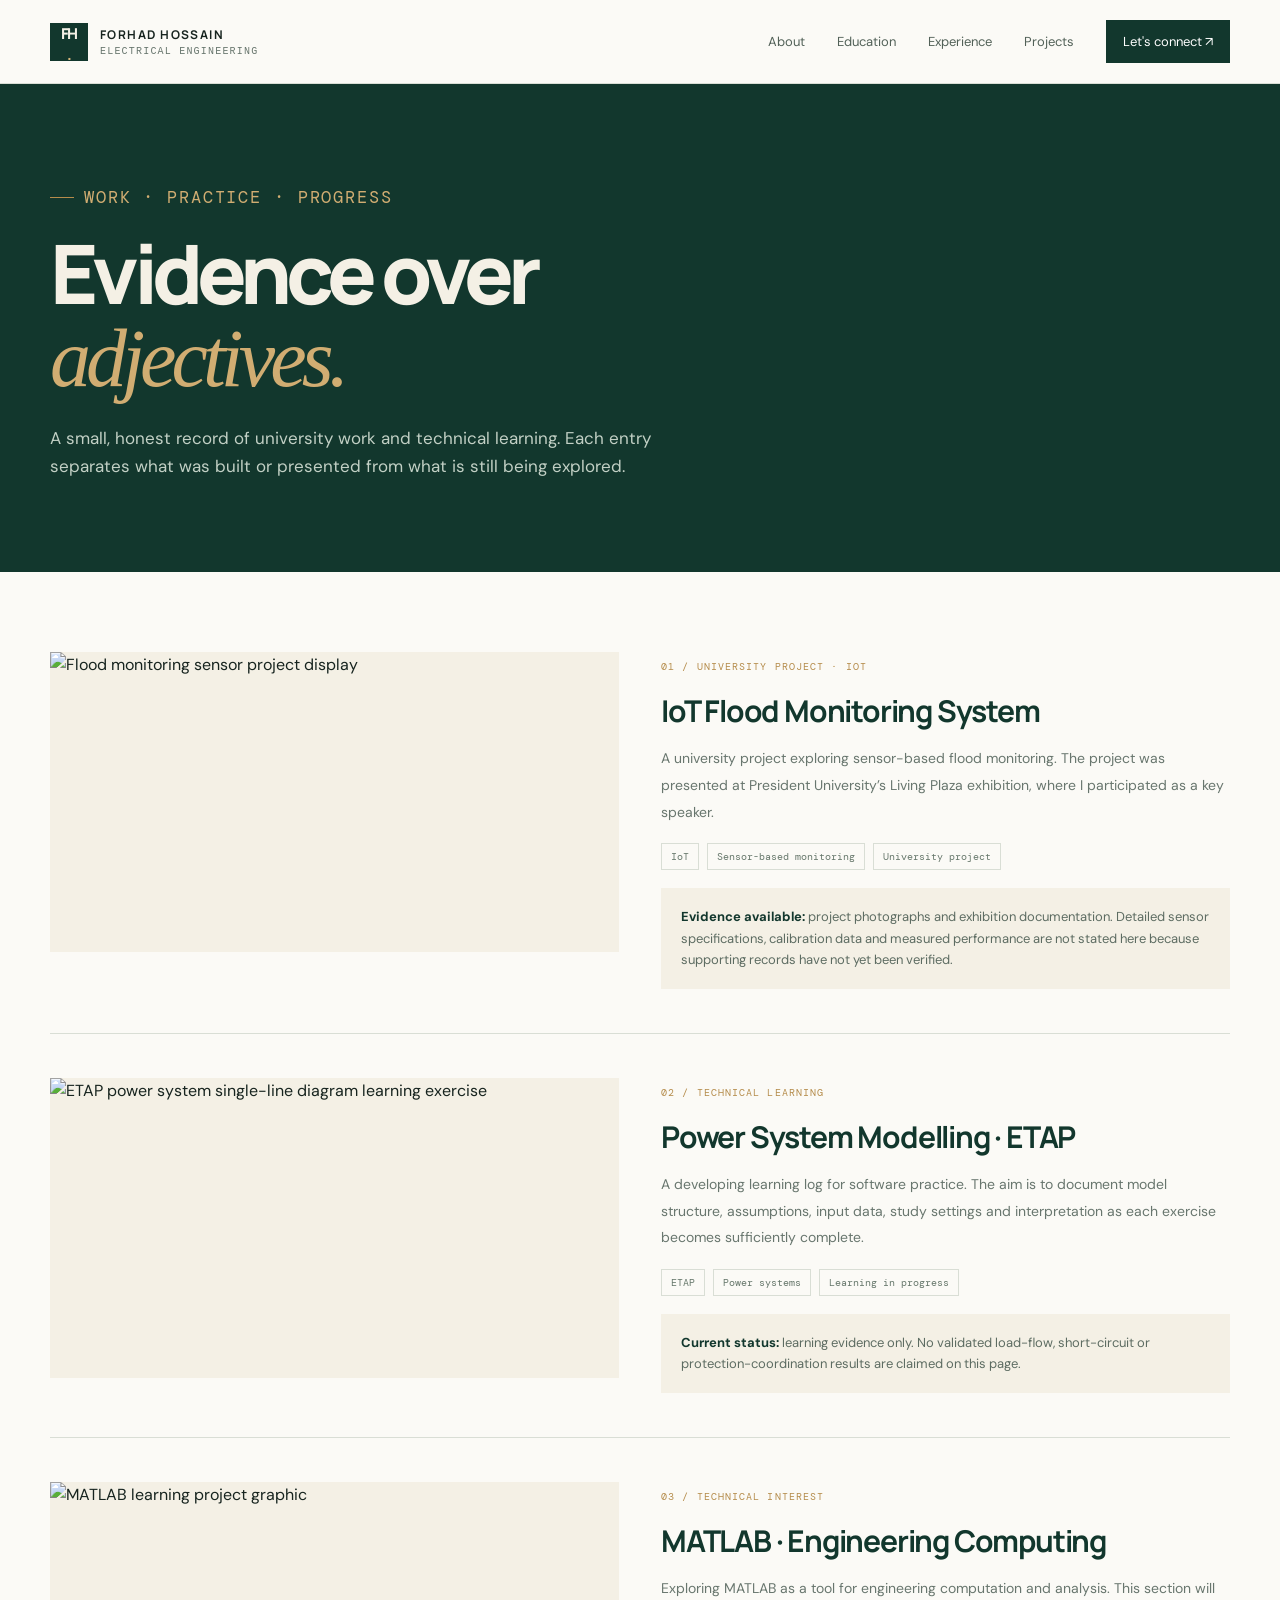
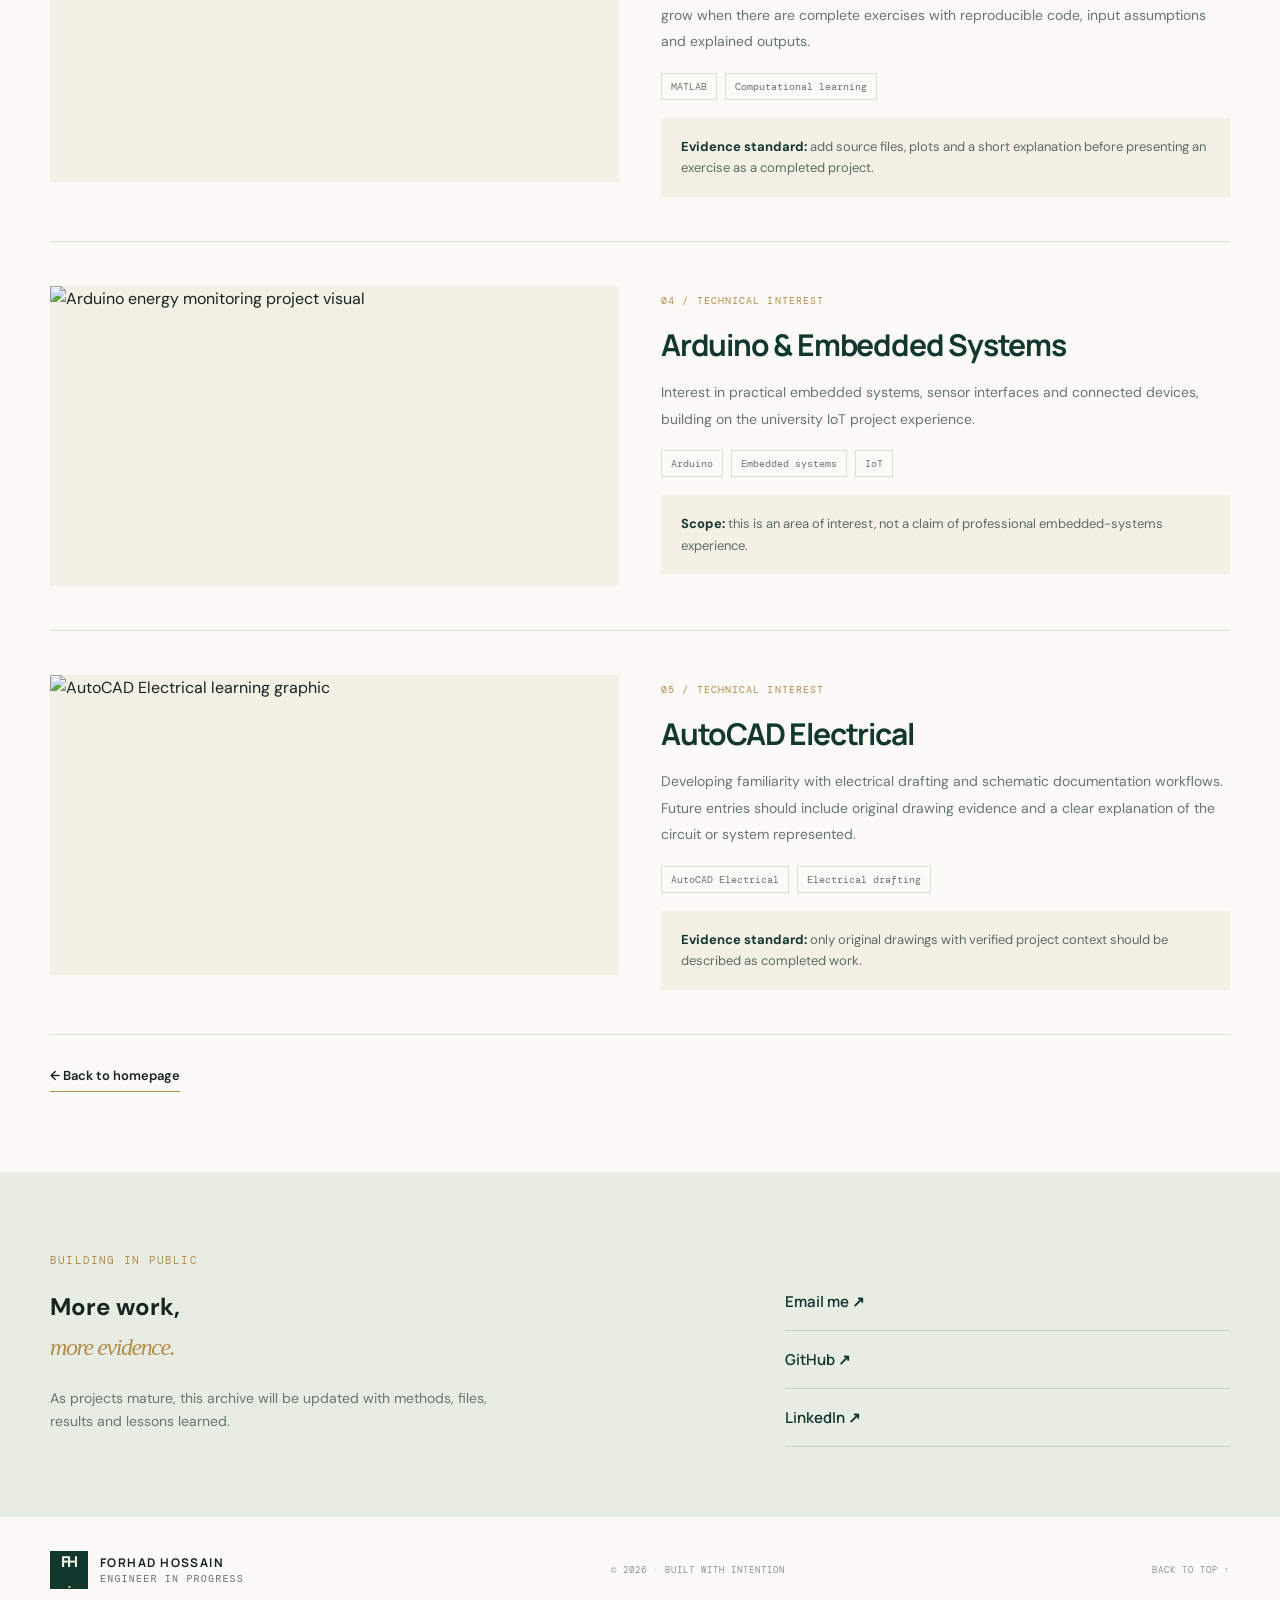
==== projects.html @ b1d04581 "Initial v3 redesign preview" ====
<!doctype html><html lang="en"><head><meta charset="utf-8"><meta name="viewport" content="width=device-width,initial-scale=1"><meta name="robots" content="noindex, follow"><meta name="theme-color" content="#12372d"><title>Projects & Learning | Forhad Hossain</title><meta name="description" content="Selected university project evidence and technical learning notes by Forhad Hossain."><link rel="preconnect" href="https://fonts.googleapis.com"><link rel="preconnect" href="https://fonts.gstatic.com" crossorigin><link href="https://fonts.googleapis.com/css2?family=DM+Mono:wght@400;500&family=DM+Sans:wght@400;500;600;700&family=Manrope:wght@400;500;600;700;800&display=swap" rel="stylesheet"><link rel="stylesheet" href="css/style.css"><style>.archive-hero{background:var(--forest);color:var(--cream);padding:85px 0 75px}.archive-hero h1{font:800 clamp(48px,7vw,82px)/1 var(--display);letter-spacing:-.07em;margin:24px 0}.archive-hero h1 em{color:#d1ad72}.archive-hero p{max-width:620px;color:#c2d0c5;font-size:17px}.archive-hero .eyebrow{color:#d1ad72}.archive-body{padding-block:80px}.archive-item{display:grid;grid-template-columns:1fr 1fr;gap:42px;padding:44px 0;border-bottom:1px solid var(--line);scroll-margin-top:100px}.archive-item:first-child{padding-top:0}.archive-item img{width:100%;height:300px;object-fit:cover;background:var(--cream)}.archive-item h2{font:700 30px var(--display);letter-spacing:-.04em;color:var(--forest);margin:12px 0}.archive-item p{font-size:14px;color:var(--muted);line-height:1.9}.archive-item .facts{display:flex;flex-wrap:wrap;gap:8px;margin-top:18px}.archive-item .facts span{font:10px 'DM Mono',monospace;color:#66776b;border:1px solid var(--line);padding:6px 9px}.note{background:var(--cream);padding:18px 20px;margin-top:18px;font-size:13px;color:#5d6c62}.note strong{color:var(--forest)}.back{display:inline-block;margin-top:30px}.archive-foot{padding:70px 0;background:#e8ede4}@media(max-width:640px){.archive-hero{padding:60px 0}.archive-body{padding-block:55px}.archive-item{grid-template-columns:1fr;gap:18px;padding:32px 0}.archive-item img{height:220px}.archive-item h2{font-size:26px}}</style></head><body><a class="skip" href="#main">Skip to content</a><header class="header"><a class="brand" href="index.html"><span class="brand-mark">FH<span>.</span></span><span>FORHAD HOSSAIN<small>ELECTRICAL ENGINEERING</small></span></a><button class="menu" aria-expanded="false" aria-controls="nav" aria-label="Open navigation"><i></i><i></i></button><nav id="nav"><a href="index.html#about">About</a><a href="index.html#education">Education</a><a href="index.html#experience">Experience</a><a href="projects.html">Projects</a><a href="index.html#contact" class="nav-cta">Let's connect ↗</a></nav></header><main id="main"><section class="archive-hero"><div class="wrap"><p class="eyebrow"><span></span> WORK · PRACTICE · PROGRESS</p><h1>Evidence over<br><em>adjectives.</em></h1><p>A small, honest record of university work and technical learning. Each entry separates what was built or presented from what is still being explored.</p></div></section><section class="archive-body wrap"><article class="archive-item" id="flood"><img src="../assets/projects/iot/flood-sensor.jpg" alt="Flood monitoring sensor project display"><div><span class="tag">01 / UNIVERSITY PROJECT · IOT</span><h2>IoT Flood Monitoring System</h2><p>A university project exploring sensor-based flood monitoring. The project was presented at President University’s Living Plaza exhibition, where I participated as a key speaker.</p><div class="facts"><span>IoT</span><span>Sensor-based monitoring</span><span>University project</span></div><div class="note"><strong>Evidence available:</strong> project photographs and exhibition documentation. Detailed sensor specifications, calibration data and measured performance are not stated here because supporting records have not yet been verified.</div></div></article><article class="archive-item" id="etap"><img src="../assets/projects/etap/beginner-01.jpg" alt="ETAP power system single-line diagram learning exercise"><div><span class="tag">02 / TECHNICAL LEARNING</span><h2>Power System Modelling · ETAP</h2><p>A developing learning log for software practice. The aim is to document model structure, assumptions, input data, study settings and interpretation as each exercise becomes sufficiently complete.</p><div class="facts"><span>ETAP</span><span>Power systems</span><span>Learning in progress</span></div><div class="note"><strong>Current status:</strong> learning evidence only. No validated load-flow, short-circuit or protection-coordination results are claimed on this page.</div></div></article><article class="archive-item" id="matlab"><img src="../assets/projects/matlab/project-01.jpg" alt="MATLAB learning project graphic"><div><span class="tag">03 / TECHNICAL INTEREST</span><h2>MATLAB · Engineering Computing</h2><p>Exploring MATLAB as a tool for engineering computation and analysis. This section will grow when there are complete exercises with reproducible code, input assumptions and explained outputs.</p><div class="facts"><span>MATLAB</span><span>Computational learning</span></div><div class="note"><strong>Evidence standard:</strong> add source files, plots and a short explanation before presenting an exercise as a completed project.</div></div></article><article class="archive-item" id="arduino"><img src="../assets/projects/arduino/project-04.jpg" alt="Arduino energy monitoring project visual"><div><span class="tag">04 / TECHNICAL INTEREST</span><h2>Arduino & Embedded Systems</h2><p>Interest in practical embedded systems, sensor interfaces and connected devices, building on the university IoT project experience.</p><div class="facts"><span>Arduino</span><span>Embedded systems</span><span>IoT</span></div><div class="note"><strong>Scope:</strong> this is an area of interest, not a claim of professional embedded-systems experience.</div></div></article><article class="archive-item" id="autocad"><img src="../assets/projects/autocad/beginner-01.jpg" alt="AutoCAD Electrical learning graphic"><div><span class="tag">05 / TECHNICAL INTEREST</span><h2>AutoCAD Electrical</h2><p>Developing familiarity with electrical drafting and schematic documentation workflows. Future entries should include original drawing evidence and a clear explanation of the circuit or system represented.</p><div class="facts"><span>AutoCAD Electrical</span><span>Electrical drafting</span></div><div class="note"><strong>Evidence standard:</strong> only original drawings with verified project context should be described as completed work.</div></div></article><a class="under-link back" href="index.html">← Back to homepage</a></section><section class="archive-foot"><div class="wrap contact-inner"><div><p class="eyebrow">BUILDING IN PUBLIC</p><h2>More work,<br><em>more evidence.</em></h2><p>As projects mature, this archive will be updated with methods, files, results and lessons learned.</p></div><div class="contact-links"><a href="mailto:info@forhadhossain.me">Email me ↗</a><a href="https://github.com/forhadhossain-ee" target="_blank" rel="noreferrer">GitHub ↗</a><a href="https://www.linkedin.com/in/forhadhossain-ee/" target="_blank" rel="noreferrer">LinkedIn ↗</a></div></div></section></main><footer class="footer wrap"><a class="brand" href="index.html"><span class="brand-mark">FH<span>.</span></span><span>FORHAD HOSSAIN<small>ENGINEER IN PROGRESS</small></span></a><span>© 2026 · BUILT WITH INTENTION</span><a href="#main">BACK TO TOP ↑</a></footer><script src="js/script.js"></script></body></html>
---- css/style.css ----
:root{--forest:#12372d;--forest2:#1d4a3b;--cream:#f4f0e5;--paper:#fbfaf6;--sage:#b9c9b7;--gold:#b58c4b;--ink:#17241f;--muted:#68766e;--line:#d9ded5;--serif:Georgia,"Times New Roman",serif;--sans:"DM Sans",Arial,sans-serif;--display:Manrope,Arial,sans-serif}*{box-sizing:border-box}html{scroll-behavior:smooth;scroll-padding-top:100px}body{margin:0;background:var(--paper);color:var(--ink);font-family:var(--sans);font-size:16px;line-height:1.65}a{color:inherit;text-decoration:none}img{display:block;max-width:100%}.wrap{width:min(1180px,calc(100% - 64px));margin-inline:auto}.skip{position:absolute;left:-999px;top:8px;background:white;padding:12px;z-index:99}.skip:focus{left:8px}.header{height:84px;padding:0 max(32px,calc((100vw - 1180px)/2));display:flex;align-items:center;justify-content:space-between;border-bottom:1px solid var(--line);background:var(--paper);position:sticky;top:0;z-index:20}.brand{display:flex;align-items:center;gap:12px;font:700 12px var(--display);letter-spacing:.12em}.brand-mark{width:38px;height:38px;background:var(--forest);color:var(--cream);display:grid;place-items:center;font:800 15px var(--display);letter-spacing:-.08em}.brand-mark span{color:#d7b77b}.brand small{display:block;font:10px var(--mono,monospace);letter-spacing:.12em;color:var(--muted);margin-top:3px}.header nav{display:flex;align-items:center;gap:32px;font-size:13px}.header nav a:not(.nav-cta){color:#526158}.header nav a:hover,.under-link:hover{color:var(--gold)}.nav-cta{padding:11px 17px;background:var(--forest);color:white}.menu{display:none}.hero{min-height:650px;padding-block:86px 70px;display:grid;grid-template-columns:1.15fr .85fr;align-items:center;gap:70px}.eyebrow,.index,.tag,.hero-meta,.section-label,.image-note,.record-side small,.interest-grid small,.footer>span,.footer>a:last-child{font:11px "DM Mono",monospace;letter-spacing:.11em}.eyebrow{color:var(--gold);display:flex;align-items:center;gap:10px}.eyebrow span{width:24px;height:1px;background:var(--gold)}.index{color:#9aa59b;margin-top:34px}.hero h1{font:800 clamp(56px,7vw,96px)/.99 var(--display);letter-spacing:-.075em;margin:18px 0 26px;color:var(--forest)}h1 em,h2 em{font-family:var(--serif);font-weight:400;color:var(--gold);letter-spacing:-.06em}.intro{max-width:590px;color:#58665e;font-size:18px;line-height:1.75}.intro strong{color:var(--forest)}.actions{display:flex;align-items:center;gap:28px;margin-top:34px}.button{display:inline-flex;align-items:center;gap:34px;padding:15px 20px;font-size:13px;font-weight:600}.button-dark{background:var(--forest);color:white}.button-dark:hover{background:var(--forest2)}.text-link,.under-link{font-size:13px;font-weight:600;border-bottom:1px solid var(--gold);padding-bottom:5px}.hero-meta{display:flex;gap:25px;margin-top:64px;color:#8a978e;font-size:9px}.hero-visual{position:relative;padding:20px 26px 30px 10px}.portrait-frame{position:relative;z-index:2;width:min(100%,390px);margin-left:auto;background:var(--sage);padding:12px 12px 42px;box-shadow:20px 20px 0 var(--cream)}.portrait-frame img{width:100%;aspect-ratio:4/5;object-fit:cover;object-position:center 25%;filter:saturate(.86)}.image-note{position:absolute;z-index:3;bottom:37px;left:18px;right:40px;display:flex;justify-content:space-between;color:var(--forest);font-size:9px}.orbit{position:absolute;border:1px solid #d4dfd2;border-radius:50%;z-index:0}.orbit-one{width:420px;height:420px;right:-25px;top:-25px}.orbit-two{width:500px;height:500px;right:-65px;top:-65px}.signal{border-block:1px solid var(--line);display:grid;grid-template-columns:repeat(3,1fr);padding:28px 0;margin-bottom:20px}.signal>div{padding:0 34px;border-right:1px solid var(--line)}.signal>div:first-child{padding-left:0}.signal>div:last-child{border:0}.signal small{display:block;font:10px "DM Mono",monospace;letter-spacing:.1em;color:var(--gold)}.signal strong{display:block;font:700 18px var(--display);margin-top:9px;color:var(--forest)}.signal p{margin:3px 0 0;color:var(--muted);font-size:13px}.section{padding-block:112px;display:grid;grid-template-columns:190px 1fr;gap:55px}.section-label{color:#87948b;display:flex;gap:16px;padding-top:8px}.section-label span:first-child{color:var(--gold)}.section-body>.eyebrow{margin:0 0 18px}.section h2,.contact h2{font:750 clamp(42px,5.2vw,68px)/1.04 var(--display);letter-spacing:-.065em;color:var(--forest);margin:0 0 42px}.two-col{display:grid;grid-template-columns:1fr .85fr;gap:60px}.large-copy{font:24px/1.55 var(--serif);color:var(--forest);margin:0}.body-copy{font-size:14px;color:var(--muted);line-height:1.9}.under-link{display:inline-block;margin-top:16px}.section-tint{background:var(--cream);padding-inline:max(32px,calc((100vw - 1180px)/2))}.section-tint .section-grid,.section-dark .section-grid{display:grid;grid-template-columns:190px 1fr;gap:55px;width:100%;max-width:1180px;margin:auto}.record{display:grid;grid-template-columns:1fr .7fr;gap:55px;border-top:1px solid #cdd5ca;padding-top:28px;margin-top:8px}.record h3{font:700 25px var(--display);color:var(--forest);margin:16px 0 3px}.record p{color:var(--muted);font-size:13px}.tag{color:var(--gold);font-size:10px}.record-side strong{font:700 54px var(--display);color:var(--forest)}.record-side small{display:block;color:var(--muted)}.record-side img{width:100%;max-height:210px;object-fit:cover}.campus{width:100%;height:230px;object-fit:cover;margin-top:38px;filter:saturate(.7)}.section-dark{background:var(--forest);color:var(--cream);padding-inline:max(32px,calc((100vw - 1180px)/2))}.section-dark .section-label{color:#a4b6a8}.section-dark .section-body h2{color:var(--cream)}.section-dark .section-body h2 em{color:#d1ad72}.section-dark .eyebrow{color:#d1ad72}.interest-grid{display:grid;grid-template-columns:repeat(2,1fr);border-top:1px solid #476456;border-left:1px solid #476456}.interest-grid article{padding:24px 26px;min-height:190px;border-right:1px solid #476456;border-bottom:1px solid #476456}.interest-grid article>span{font:11px "DM Mono",monospace;color:#caa66c}.interest-grid h3{font:700 22px var(--display);margin:16px 0 8px}.interest-grid p{font-size:13px;color:#c0cec3;max-width:300px}.interest-grid small{color:#9db0a2;font-size:9px}.project-feature{display:grid;grid-template-columns:1fr 1fr;gap:44px;align-items:center;margin:20px 0 56px}.project-feature img{width:100%;height:310px;object-fit:cover;background:var(--cream)}.project-feature h3{font:700 28px var(--display);color:var(--forest);margin:13px 0}.project-feature p{font-size:14px;color:var(--muted);line-height:1.85}.project-feature.reverse img{order:2}.button-outline{border:1px solid var(--forest);color:var(--forest)}.contact{background:#e8ede4;padding:90px 0}.contact-inner{display:grid;grid-template-columns:1fr .7fr;gap:100px;align-items:end}.contact h2{margin:18px 0}.contact-inner>div:first-child>p:last-child{max-width:480px;color:var(--muted);font-size:14px}.contact-links{display:grid}.contact-links a{padding:18px 0;border-bottom:1px solid #c5d0c3;display:flex;justify-content:space-between;font:600 15px var(--display);color:var(--forest)}.footer{min-height:105px;display:flex;align-items:center;justify-content:space-between;gap:18px}.footer>span,.footer>a:last-child{color:#89948b;font-size:9px}
@media(max-width:900px){.wrap{width:min(100% - 44px,700px)}.header{padding:0 22px}.header nav{gap:18px}.hero{gap:34px;min-height:auto;padding-block:65px}.hero h1{font-size:clamp(52px,8vw,74px)}.hero-meta{flex-direction:column;gap:7px;margin-top:38px}.section{grid-template-columns:120px 1fr;gap:30px;padding-block:80px}.section-tint,.section-dark{padding-inline:22px}.section-tint .section-grid,.section-dark .section-grid{grid-template-columns:120px 1fr;gap:30px}.contact-inner{gap:50px}}
@media(max-width:640px){.wrap{width:calc(100% - 40px)}.header{height:72px;padding-inline:20px}.brand{font-size:10px}.brand-mark{width:34px;height:34px}.menu{display:flex;width:42px;height:42px;border:1px solid var(--line);background:transparent;flex-direction:column;align-items:center;justify-content:center;gap:5px}.menu i{display:block;width:17px;height:1px;background:var(--forest)}.header nav{display:none;position:absolute;top:71px;left:0;right:0;background:var(--paper);padding:20px;box-shadow:0 15px 20px #17241f12;flex-direction:column;align-items:stretch;gap:0}.header nav.open{display:flex}.header nav a{padding:13px 8px;border-bottom:1px solid var(--line)}.header nav .nav-cta{text-align:center;margin-top:12px}.hero{grid-template-columns:1fr;padding-block:52px 45px;gap:42px}.hero h1{font-size:clamp(54px,15vw,72px)}.intro{font-size:16px}.hero-visual{width:min(100%,400px);margin:auto;padding:10px 18px 22px 0}.portrait-frame{width:82%;margin-right:8px;padding:9px 9px 35px}.portrait-frame img{aspect-ratio:4/4.8}.orbit-one{width:90vw;height:90vw;right:-8px;top:-12px}.orbit-two{width:105vw;height:105vw;right:-22px;top:-24px}.image-note{bottom:29px;left:6px;right:28px;font-size:8px}.hero-meta{font-size:8px}.actions{gap:20px;flex-wrap:wrap}.button{gap:22px}.signal{grid-template-columns:1fr;padding:12px 0}.signal>div,.signal>div:first-child{padding:17px 0;border-right:0;border-bottom:1px solid var(--line)}.signal>div:last-child{border-bottom:0}.section,.section-tint .section-grid,.section-dark .section-grid{display:block;padding-block:68px}.section-label{margin-bottom:30px}.section h2,.contact h2{font-size:clamp(42px,12vw,56px);margin-bottom:30px}.two-col{grid-template-columns:1fr;gap:20px}.large-copy{font-size:21px}.record{grid-template-columns:1fr;gap:18px}.record-side strong{font-size:44px}.campus{height:180px}.interest-grid{grid-template-columns:1fr}.interest-grid article{min-height:0;padding:22px}.project-feature{grid-template-columns:1fr;gap:20px;margin-bottom:40px}.project-feature img{height:220px}.project-feature.reverse img{order:0}.contact{padding:68px 0}.contact-inner{grid-template-columns:1fr;gap:28px}.footer{padding-block:25px;align-items:flex-start;flex-wrap:wrap}.footer .brand{width:100%}.footer>span{order:3}.footer>a:last-child{margin-left:auto}}
@media(min-width:641px) and (max-width:760px){.header nav{gap:12px;font-size:11px}.header .brand{font-size:9px}.nav-cta{padding:9px 10px}.hero{grid-template-columns:1fr .8fr;gap:20px}.hero h1{font-size:54px}.intro{font-size:15px}}
@media(prefers-reduced-motion:reduce){html{scroll-behavior:auto}*,*::before,*::after{animation-duration:.01ms!important;transition-duration:.01ms!important}}
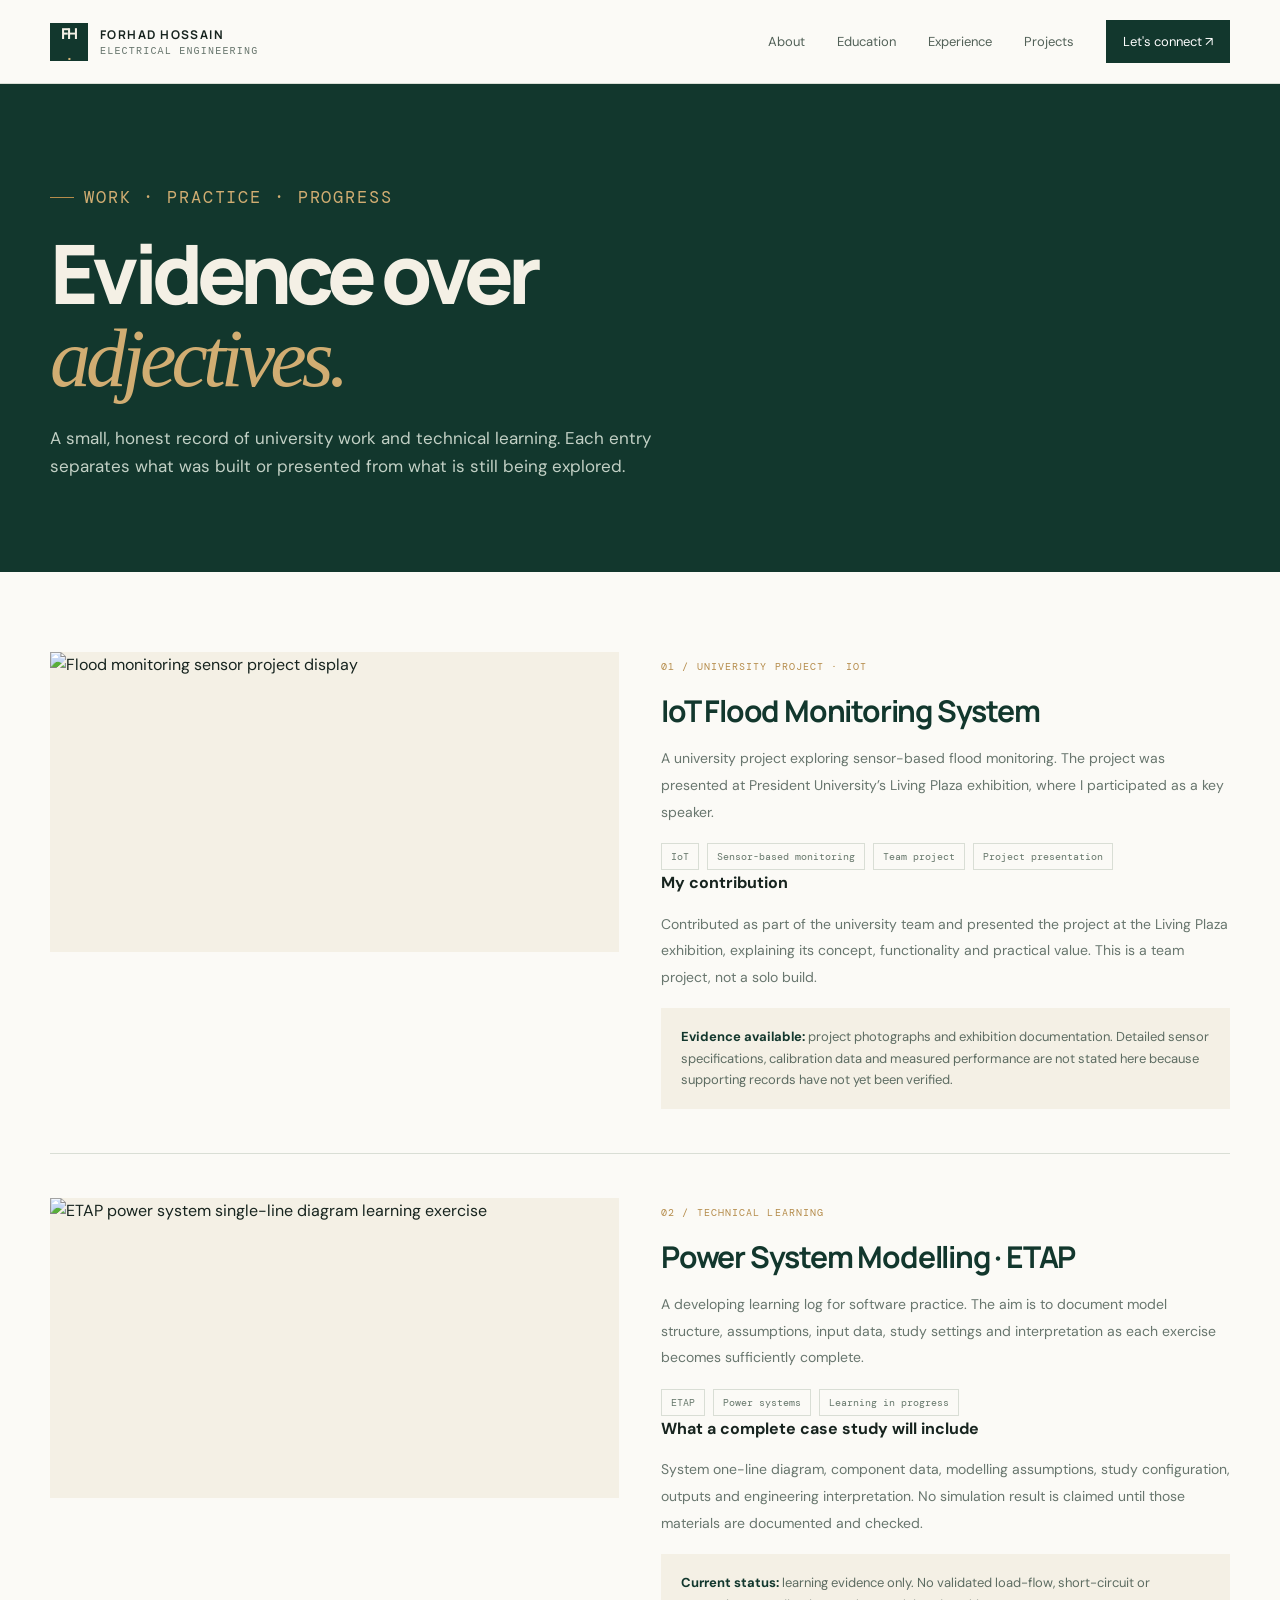
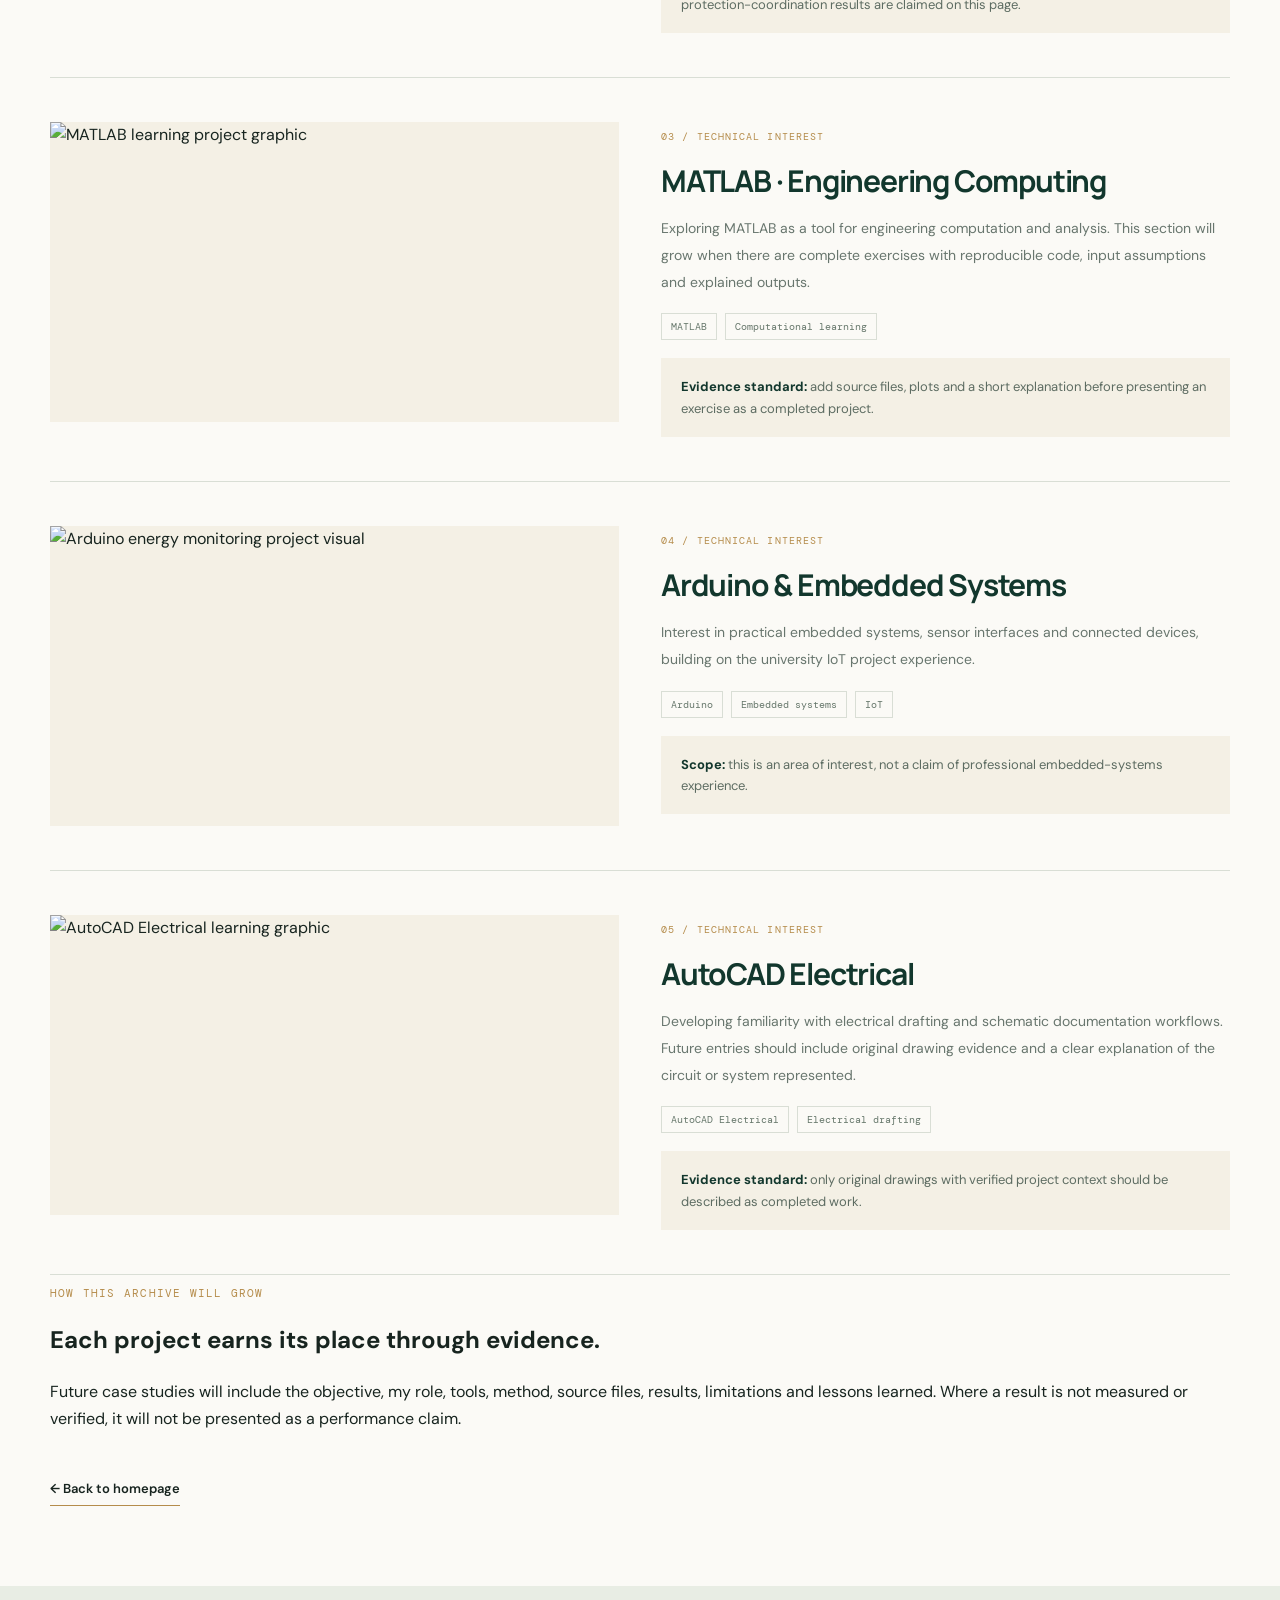
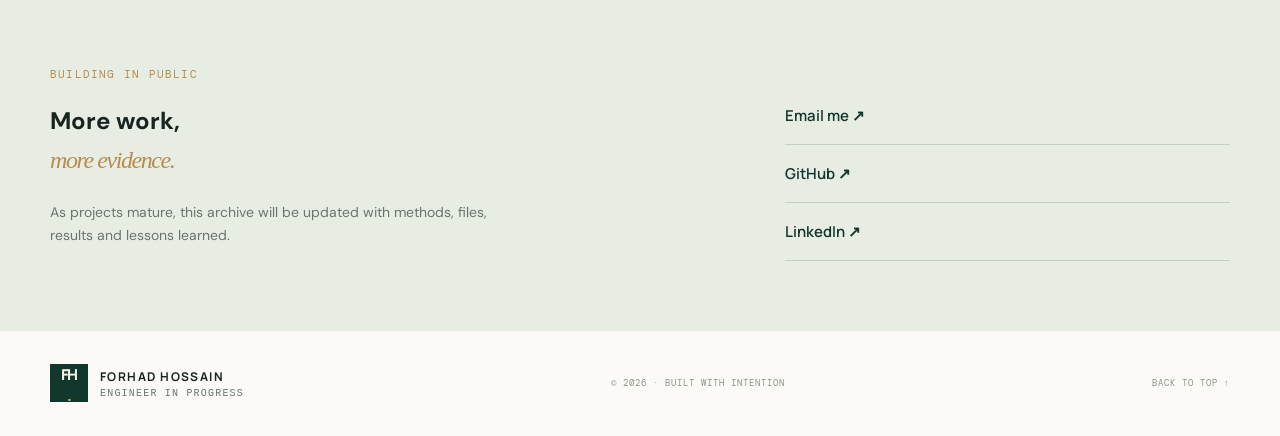
==== commit 61c8fbb4: "Improve project evidence, contribution clarity and archive structure" ====
--- a/projects.html
+++ b/projects.html
@@ -1 +1 @@
-<!doctype html><html lang="en"><head><meta charset="utf-8"><meta name="viewport" content="width=device-width,initial-scale=1"><meta name="robots" content="noindex, follow"><meta name="theme-color" content="#12372d"><title>Projects & Learning | Forhad Hossain</title><meta name="description" content="Selected university project evidence and technical learning notes by Forhad Hossain."><link rel="preconnect" href="https://fonts.googleapis.com"><link rel="preconnect" href="https://fonts.gstatic.com" crossorigin><link href="https://fonts.googleapis.com/css2?family=DM+Mono:wght@400;500&family=DM+Sans:wght@400;500;600;700&family=Manrope:wght@400;500;600;700;800&display=swap" rel="stylesheet"><link rel="stylesheet" href="css/style.css"><style>.archive-hero{background:var(--forest);color:var(--cream);padding:85px 0 75px}.archive-hero h1{font:800 clamp(48px,7vw,82px)/1 var(--display);letter-spacing:-.07em;margin:24px 0}.archive-hero h1 em{color:#d1ad72}.archive-hero p{max-width:620px;color:#c2d0c5;font-size:17px}.archive-hero .eyebrow{color:#d1ad72}.archive-body{padding-block:80px}.archive-item{display:grid;grid-template-columns:1fr 1fr;gap:42px;padding:44px 0;border-bottom:1px solid var(--line);scroll-margin-top:100px}.archive-item:first-child{padding-top:0}.archive-item img{width:100%;height:300px;object-fit:cover;background:var(--cream)}.archive-item h2{font:700 30px var(--display);letter-spacing:-.04em;color:var(--forest);margin:12px 0}.archive-item p{font-size:14px;color:var(--muted);line-height:1.9}.archive-item .facts{display:flex;flex-wrap:wrap;gap:8px;margin-top:18px}.archive-item .facts span{font:10px 'DM Mono',monospace;color:#66776b;border:1px solid var(--line);padding:6px 9px}.note{background:var(--cream);padding:18px 20px;margin-top:18px;font-size:13px;color:#5d6c62}.note strong{color:var(--forest)}.back{display:inline-block;margin-top:30px}.archive-foot{padding:70px 0;background:#e8ede4}@media(max-width:640px){.archive-hero{padding:60px 0}.archive-body{padding-block:55px}.archive-item{grid-template-columns:1fr;gap:18px;padding:32px 0}.archive-item img{height:220px}.archive-item h2{font-size:26px}}</style></head><body><a class="skip" href="#main">Skip to content</a><header class="header"><a class="brand" href="index.html"><span class="brand-mark">FH<span>.</span></span><span>FORHAD HOSSAIN<small>ELECTRICAL ENGINEERING</small></span></a><button class="menu" aria-expanded="false" aria-controls="nav" aria-label="Open navigation"><i></i><i></i></button><nav id="nav"><a href="index.html#about">About</a><a href="index.html#education">Education</a><a href="index.html#experience">Experience</a><a href="projects.html">Projects</a><a href="index.html#contact" class="nav-cta">Let's connect ↗</a></nav></header><main id="main"><section class="archive-hero"><div class="wrap"><p class="eyebrow"><span></span> WORK · PRACTICE · PROGRESS</p><h1>Evidence over<br><em>adjectives.</em></h1><p>A small, honest record of university work and technical learning. Each entry separates what was built or presented from what is still being explored.</p></div></section><section class="archive-body wrap"><article class="archive-item" id="flood"><img src="../assets/projects/iot/flood-sensor.jpg" alt="Flood monitoring sensor project display"><div><span class="tag">01 / UNIVERSITY PROJECT · IOT</span><h2>IoT Flood Monitoring System</h2><p>A university project exploring sensor-based flood monitoring. The project was presented at President University’s Living Plaza exhibition, where I participated as a key speaker.</p><div class="facts"><span>IoT</span><span>Sensor-based monitoring</span><span>University project</span></div><div class="note"><strong>Evidence available:</strong> project photographs and exhibition documentation. Detailed sensor specifications, calibration data and measured performance are not stated here because supporting records have not yet been verified.</div></div></article><article class="archive-item" id="etap"><img src="../assets/projects/etap/beginner-01.jpg" alt="ETAP power system single-line diagram learning exercise"><div><span class="tag">02 / TECHNICAL LEARNING</span><h2>Power System Modelling · ETAP</h2><p>A developing learning log for software practice. The aim is to document model structure, assumptions, input data, study settings and interpretation as each exercise becomes sufficiently complete.</p><div class="facts"><span>ETAP</span><span>Power systems</span><span>Learning in progress</span></div><div class="note"><strong>Current status:</strong> learning evidence only. No validated load-flow, short-circuit or protection-coordination results are claimed on this page.</div></div></article><article class="archive-item" id="matlab"><img src="../assets/projects/matlab/project-01.jpg" alt="MATLAB learning project graphic"><div><span class="tag">03 / TECHNICAL INTEREST</span><h2>MATLAB · Engineering Computing</h2><p>Exploring MATLAB as a tool for engineering computation and analysis. This section will grow when there are complete exercises with reproducible code, input assumptions and explained outputs.</p><div class="facts"><span>MATLAB</span><span>Computational learning</span></div><div class="note"><strong>Evidence standard:</strong> add source files, plots and a short explanation before presenting an exercise as a completed project.</div></div></article><article class="archive-item" id="arduino"><img src="../assets/projects/arduino/project-04.jpg" alt="Arduino energy monitoring project visual"><div><span class="tag">04 / TECHNICAL INTEREST</span><h2>Arduino & Embedded Systems</h2><p>Interest in practical embedded systems, sensor interfaces and connected devices, building on the university IoT project experience.</p><div class="facts"><span>Arduino</span><span>Embedded systems</span><span>IoT</span></div><div class="note"><strong>Scope:</strong> this is an area of interest, not a claim of professional embedded-systems experience.</div></div></article><article class="archive-item" id="autocad"><img src="../assets/projects/autocad/beginner-01.jpg" alt="AutoCAD Electrical learning graphic"><div><span class="tag">05 / TECHNICAL INTEREST</span><h2>AutoCAD Electrical</h2><p>Developing familiarity with electrical drafting and schematic documentation workflows. Future entries should include original drawing evidence and a clear explanation of the circuit or system represented.</p><div class="facts"><span>AutoCAD Electrical</span><span>Electrical drafting</span></div><div class="note"><strong>Evidence standard:</strong> only original drawings with verified project context should be described as completed work.</div></div></article><a class="under-link back" href="index.html">← Back to homepage</a></section><section class="archive-foot"><div class="wrap contact-inner"><div><p class="eyebrow">BUILDING IN PUBLIC</p><h2>More work,<br><em>more evidence.</em></h2><p>As projects mature, this archive will be updated with methods, files, results and lessons learned.</p></div><div class="contact-links"><a href="mailto:info@forhadhossain.me">Email me ↗</a><a href="https://github.com/forhadhossain-ee" target="_blank" rel="noreferrer">GitHub ↗</a><a href="https://www.linkedin.com/in/forhadhossain-ee/" target="_blank" rel="noreferrer">LinkedIn ↗</a></div></div></section></main><footer class="footer wrap"><a class="brand" href="index.html"><span class="brand-mark">FH<span>.</span></span><span>FORHAD HOSSAIN<small>ENGINEER IN PROGRESS</small></span></a><span>© 2026 · BUILT WITH INTENTION</span><a href="#main">BACK TO TOP ↑</a></footer><script src="js/script.js"></script></body></html>+<!doctype html><html lang="en"><head><meta charset="utf-8"><meta name="viewport" content="width=device-width,initial-scale=1"><meta name="robots" content="noindex, follow"><meta name="author" content="Forhad Hossain"><meta property="og:type" content="website"><meta property="og:title" content="Projects & Technical Learning | Forhad Hossain"><meta property="og:description" content="University project evidence and technical learning notes in IoT, Power Systems, MATLAB, Arduino and AutoCAD Electrical."><meta name="twitter:card" content="summary"><meta name="theme-color" content="#12372d"><title>Projects & Technical Learning | Forhad Hossain</title><meta name="description" content="Selected university project evidence and technical learning notes by Forhad Hossain."><link rel="preconnect" href="https://fonts.googleapis.com"><link rel="preconnect" href="https://fonts.gstatic.com" crossorigin><link href="https://fonts.googleapis.com/css2?family=DM+Mono:wght@400;500&family=DM+Sans:wght@400;500;600;700&family=Manrope:wght@400;500;600;700;800&display=swap" rel="stylesheet"><link rel="stylesheet" href="css/style.css"><style>.archive-hero{background:var(--forest);color:var(--cream);padding:85px 0 75px}.archive-hero h1{font:800 clamp(48px,7vw,82px)/1 var(--display);letter-spacing:-.07em;margin:24px 0}.archive-hero h1 em{color:#d1ad72}.archive-hero p{max-width:620px;color:#c2d0c5;font-size:17px}.archive-hero .eyebrow{color:#d1ad72}.archive-body{padding-block:80px}.archive-item{display:grid;grid-template-columns:1fr 1fr;gap:42px;padding:44px 0;border-bottom:1px solid var(--line);scroll-margin-top:100px}.archive-item:first-child{padding-top:0}.archive-item img{width:100%;height:300px;object-fit:cover;background:var(--cream)}.archive-item h2{font:700 30px var(--display);letter-spacing:-.04em;color:var(--forest);margin:12px 0}.archive-item p{font-size:14px;color:var(--muted);line-height:1.9}.archive-item .facts{display:flex;flex-wrap:wrap;gap:8px;margin-top:18px}.archive-item .facts span{font:10px 'DM Mono',monospace;color:#66776b;border:1px solid var(--line);padding:6px 9px}.note{background:var(--cream);padding:18px 20px;margin-top:18px;font-size:13px;color:#5d6c62}.note strong{color:var(--forest)}.back{display:inline-block;margin-top:30px}.archive-foot{padding:70px 0;background:#e8ede4}@media(max-width:640px){.archive-hero{padding:60px 0}.archive-body{padding-block:55px}.archive-item{grid-template-columns:1fr;gap:18px;padding:32px 0}.archive-item img{height:220px}.archive-item h2{font-size:26px}}</style></head><body><a class="skip" href="#main">Skip to content</a><header class="header"><a class="brand" href="index.html"><span class="brand-mark">FH<span>.</span></span><span>FORHAD HOSSAIN<small>ELECTRICAL ENGINEERING</small></span></a><button class="menu" aria-expanded="false" aria-controls="nav" aria-label="Open navigation"><i></i><i></i></button><nav id="nav" aria-label="Primary navigation"><a href="index.html#about">About</a><a href="index.html#education">Education</a><a href="index.html#experience">Experience</a><a href="projects.html">Projects</a><a href="index.html#contact" class="nav-cta">Let's connect ↗</a></nav></header><main id="main"><section class="archive-hero"><div class="wrap"><p class="eyebrow"><span></span> WORK · PRACTICE · PROGRESS</p><h1>Evidence over<br><em>adjectives.</em></h1><p>A small, honest record of university work and technical learning. Each entry separates what was built or presented from what is still being explored.</p></div></section><section class="archive-body wrap"><article class="archive-item" id="flood"><img loading="lazy" src="https://forhadhossain.me/assets/projects/iot/flood-sensor.jpg" alt="Flood monitoring sensor project display"><div><span class="tag">01 / UNIVERSITY PROJECT · IOT</span><h2>IoT Flood Monitoring System</h2><p>A university project exploring sensor-based flood monitoring. The project was presented at President University’s Living Plaza exhibition, where I participated as a key speaker.</p><div class="facts"><span>IoT</span><span>Sensor-based monitoring</span><span>Team project</span><span>Project presentation</span></div><div class="contribution"><strong>My contribution</strong><p>Contributed as part of the university team and presented the project at the Living Plaza exhibition, explaining its concept, functionality and practical value. This is a team project, not a solo build.</p></div><div class="note"><strong>Evidence available:</strong> project photographs and exhibition documentation. Detailed sensor specifications, calibration data and measured performance are not stated here because supporting records have not yet been verified.</div></div></article><article class="archive-item" id="etap"><img src="https://forhadhossain.me/assets/projects/etap/beginner-01.jpg" alt="ETAP power system single-line diagram learning exercise"><div><span class="tag">02 / TECHNICAL LEARNING</span><h2>Power System Modelling · ETAP</h2><p>A developing learning log for software practice. The aim is to document model structure, assumptions, input data, study settings and interpretation as each exercise becomes sufficiently complete.</p><div class="facts"><span>ETAP</span><span>Power systems</span><span>Learning in progress</span></div><div class="contribution"><strong>What a complete case study will include</strong><p>System one-line diagram, component data, modelling assumptions, study configuration, outputs and engineering interpretation. No simulation result is claimed until those materials are documented and checked.</p></div><div class="note"><strong>Current status:</strong> learning evidence only. No validated load-flow, short-circuit or protection-coordination results are claimed on this page.</div></div></article><article class="archive-item" id="matlab"><img src="https://forhadhossain.me/assets/projects/matlab/project-01.jpg" alt="MATLAB learning project graphic"><div><span class="tag">03 / TECHNICAL INTEREST</span><h2>MATLAB · Engineering Computing</h2><p>Exploring MATLAB as a tool for engineering computation and analysis. This section will grow when there are complete exercises with reproducible code, input assumptions and explained outputs.</p><div class="facts"><span>MATLAB</span><span>Computational learning</span></div><div class="note"><strong>Evidence standard:</strong> add source files, plots and a short explanation before presenting an exercise as a completed project.</div></div></article><article class="archive-item" id="arduino"><img src="https://forhadhossain.me/assets/projects/arduino/project-04.jpg" alt="Arduino energy monitoring project visual"><div><span class="tag">04 / TECHNICAL INTEREST</span><h2>Arduino & Embedded Systems</h2><p>Interest in practical embedded systems, sensor interfaces and connected devices, building on the university IoT project experience.</p><div class="facts"><span>Arduino</span><span>Embedded systems</span><span>IoT</span></div><div class="note"><strong>Scope:</strong> this is an area of interest, not a claim of professional embedded-systems experience.</div></div></article><article class="archive-item" id="autocad"><img src="https://forhadhossain.me/assets/projects/autocad/beginner-01.jpg" alt="AutoCAD Electrical learning graphic"><div><span class="tag">05 / TECHNICAL INTEREST</span><h2>AutoCAD Electrical</h2><p>Developing familiarity with electrical drafting and schematic documentation workflows. Future entries should include original drawing evidence and a clear explanation of the circuit or system represented.</p><div class="facts"><span>AutoCAD Electrical</span><span>Electrical drafting</span></div><div class="note"><strong>Evidence standard:</strong> only original drawings with verified project context should be described as completed work.</div></div></article><div class="next-evidence"><p class="eyebrow">HOW THIS ARCHIVE WILL GROW</p><h2>Each project earns its place through evidence.</h2><p>Future case studies will include the objective, my role, tools, method, source files, results, limitations and lessons learned. Where a result is not measured or verified, it will not be presented as a performance claim.</p></div><a class="under-link back" href="index.html">← Back to homepage</a></section><section class="archive-foot"><div class="wrap contact-inner"><div><p class="eyebrow">BUILDING IN PUBLIC</p><h2>More work,<br><em>more evidence.</em></h2><p>As projects mature, this archive will be updated with methods, files, results and lessons learned.</p></div><div class="contact-links"><a href="mailto:info@forhadhossain.me">Email me ↗</a><a href="https://github.com/forhadhossain-ee" target="_blank" rel="noreferrer">GitHub ↗</a><a href="https://www.linkedin.com/in/forhadhossain-ee/" target="_blank" rel="noreferrer">LinkedIn ↗</a></div></div></section></main><footer class="footer wrap"><a class="brand" href="index.html"><span class="brand-mark">FH<span>.</span></span><span>FORHAD HOSSAIN<small>ENGINEER IN PROGRESS</small></span></a><span>© 2026 · BUILT WITH INTENTION</span><a href="#main">BACK TO TOP ↑</a></footer><script src="js/script.js" defer></script></body></html>
--- a/css/style.css
+++ b/css/style.css
@@ -3,3 +3,30 @@
 @media(max-width:640px){.wrap{width:calc(100% - 40px)}.header{height:72px;padding-inline:20px}.brand{font-size:10px}.brand-mark{width:34px;height:34px}.menu{display:flex;width:42px;height:42px;border:1px solid var(--line);background:transparent;flex-direction:column;align-items:center;justify-content:center;gap:5px}.menu i{display:block;width:17px;height:1px;background:var(--forest)}.header nav{display:none;position:absolute;top:71px;left:0;right:0;background:var(--paper);padding:20px;box-shadow:0 15px 20px #17241f12;flex-direction:column;align-items:stretch;gap:0}.header nav.open{display:flex}.header nav a{padding:13px 8px;border-bottom:1px solid var(--line)}.header nav .nav-cta{text-align:center;margin-top:12px}.hero{grid-template-columns:1fr;padding-block:52px 45px;gap:42px}.hero h1{font-size:clamp(54px,15vw,72px)}.intro{font-size:16px}.hero-visual{width:min(100%,400px);margin:auto;padding:10px 18px 22px 0}.portrait-frame{width:82%;margin-right:8px;padding:9px 9px 35px}.portrait-frame img{aspect-ratio:4/4.8}.orbit-one{width:90vw;height:90vw;right:-8px;top:-12px}.orbit-two{width:105vw;height:105vw;right:-22px;top:-24px}.image-note{bottom:29px;left:6px;right:28px;font-size:8px}.hero-meta{font-size:8px}.actions{gap:20px;flex-wrap:wrap}.button{gap:22px}.signal{grid-template-columns:1fr;padding:12px 0}.signal>div,.signal>div:first-child{padding:17px 0;border-right:0;border-bottom:1px solid var(--line)}.signal>div:last-child{border-bottom:0}.section,.section-tint .section-grid,.section-dark .section-grid{display:block;padding-block:68px}.section-label{margin-bottom:30px}.section h2,.contact h2{font-size:clamp(42px,12vw,56px);margin-bottom:30px}.two-col{grid-template-columns:1fr;gap:20px}.large-copy{font-size:21px}.record{grid-template-columns:1fr;gap:18px}.record-side strong{font-size:44px}.campus{height:180px}.interest-grid{grid-template-columns:1fr}.interest-grid article{min-height:0;padding:22px}.project-feature{grid-template-columns:1fr;gap:20px;margin-bottom:40px}.project-feature img{height:220px}.project-feature.reverse img{order:0}.contact{padding:68px 0}.contact-inner{grid-template-columns:1fr;gap:28px}.footer{padding-block:25px;align-items:flex-start;flex-wrap:wrap}.footer .brand{width:100%}.footer>span{order:3}.footer>a:last-child{margin-left:auto}}
 @media(min-width:641px) and (max-width:760px){.header nav{gap:12px;font-size:11px}.header .brand{font-size:9px}.nav-cta{padding:9px 10px}.hero{grid-template-columns:1fr .8fr;gap:20px}.hero h1{font-size:54px}.intro{font-size:15px}}
 @media(prefers-reduced-motion:reduce){html{scroll-behavior:auto}*,*::before,*::after{animation-duration:.01ms!important;transition-duration:.01ms!important}}
+
+
+/* Refinement pass: interaction clarity, focus visibility and image polish */
+::selection{background:#d9c49a;color:var(--forest)}
+a,button{-webkit-tap-highlight-color:transparent}
+a:focus-visible,button:focus-visible{outline:2px solid var(--gold);outline-offset:4px;border-radius:2px}
+button{cursor:pointer}
+img{background:#e9ede6}
+.header nav a:not(.nav-cta){position:relative}
+.header nav a:not(.nav-cta)::after{content:"";position:absolute;left:0;right:100%;bottom:-5px;height:1px;background:var(--gold);transition:right .22s ease}
+.header nav a:not(.nav-cta):hover::after,.header nav a:not(.nav-cta):focus-visible::after{right:0}
+.nav-cta{transition:background .2s ease,transform .2s ease}
+.nav-cta:hover{background:var(--forest2);transform:translateY(-1px)}
+.button,.button-outline{transition:background .2s ease,color .2s ease,border-color .2s ease,transform .2s ease}
+.button:hover,.button-outline:hover{transform:translateY(-2px)}
+.portrait-frame{overflow:hidden}
+.portrait-frame img,.project-feature img,.archive-item img,.campus,.record-side img{transition:transform .45s ease}
+.project-feature img:hover,.archive-item img:hover{transform:scale(1.012)}
+.interest-grid article{transition:background .22s ease}
+.interest-grid article:hover{background:#1a4437}
+.contact-links a{transition:padding .2s ease,color .2s ease}
+.contact-links a:hover{padding-left:8px;color:#8a6838}
+.footer a:focus-visible{outline-offset:5px}
+@media(hover:hover){.portrait-frame:hover img{transform:scale(1.018)}}
+@media(max-width:900px){.hero{grid-template-columns:1.05fr .95fr}.section h2{max-width:760px}.contact-inner{align-items:start}}
+@media(max-width:640px){.header nav{border-top:1px solid var(--line)}.header nav a:not(.nav-cta)::after{display:none}.hero{padding-top:46px}.hero-visual{margin-top:2px}.signal>div{padding-inline:2px}.contact-links a{min-height:54px;align-items:center}}
+@media(prefers-reduced-motion:reduce){a,button,.portrait-frame img,.project-feature img,.archive-item img,.campus,.record-side img,.interest-grid article,.contact-links a{transition:none!important}}
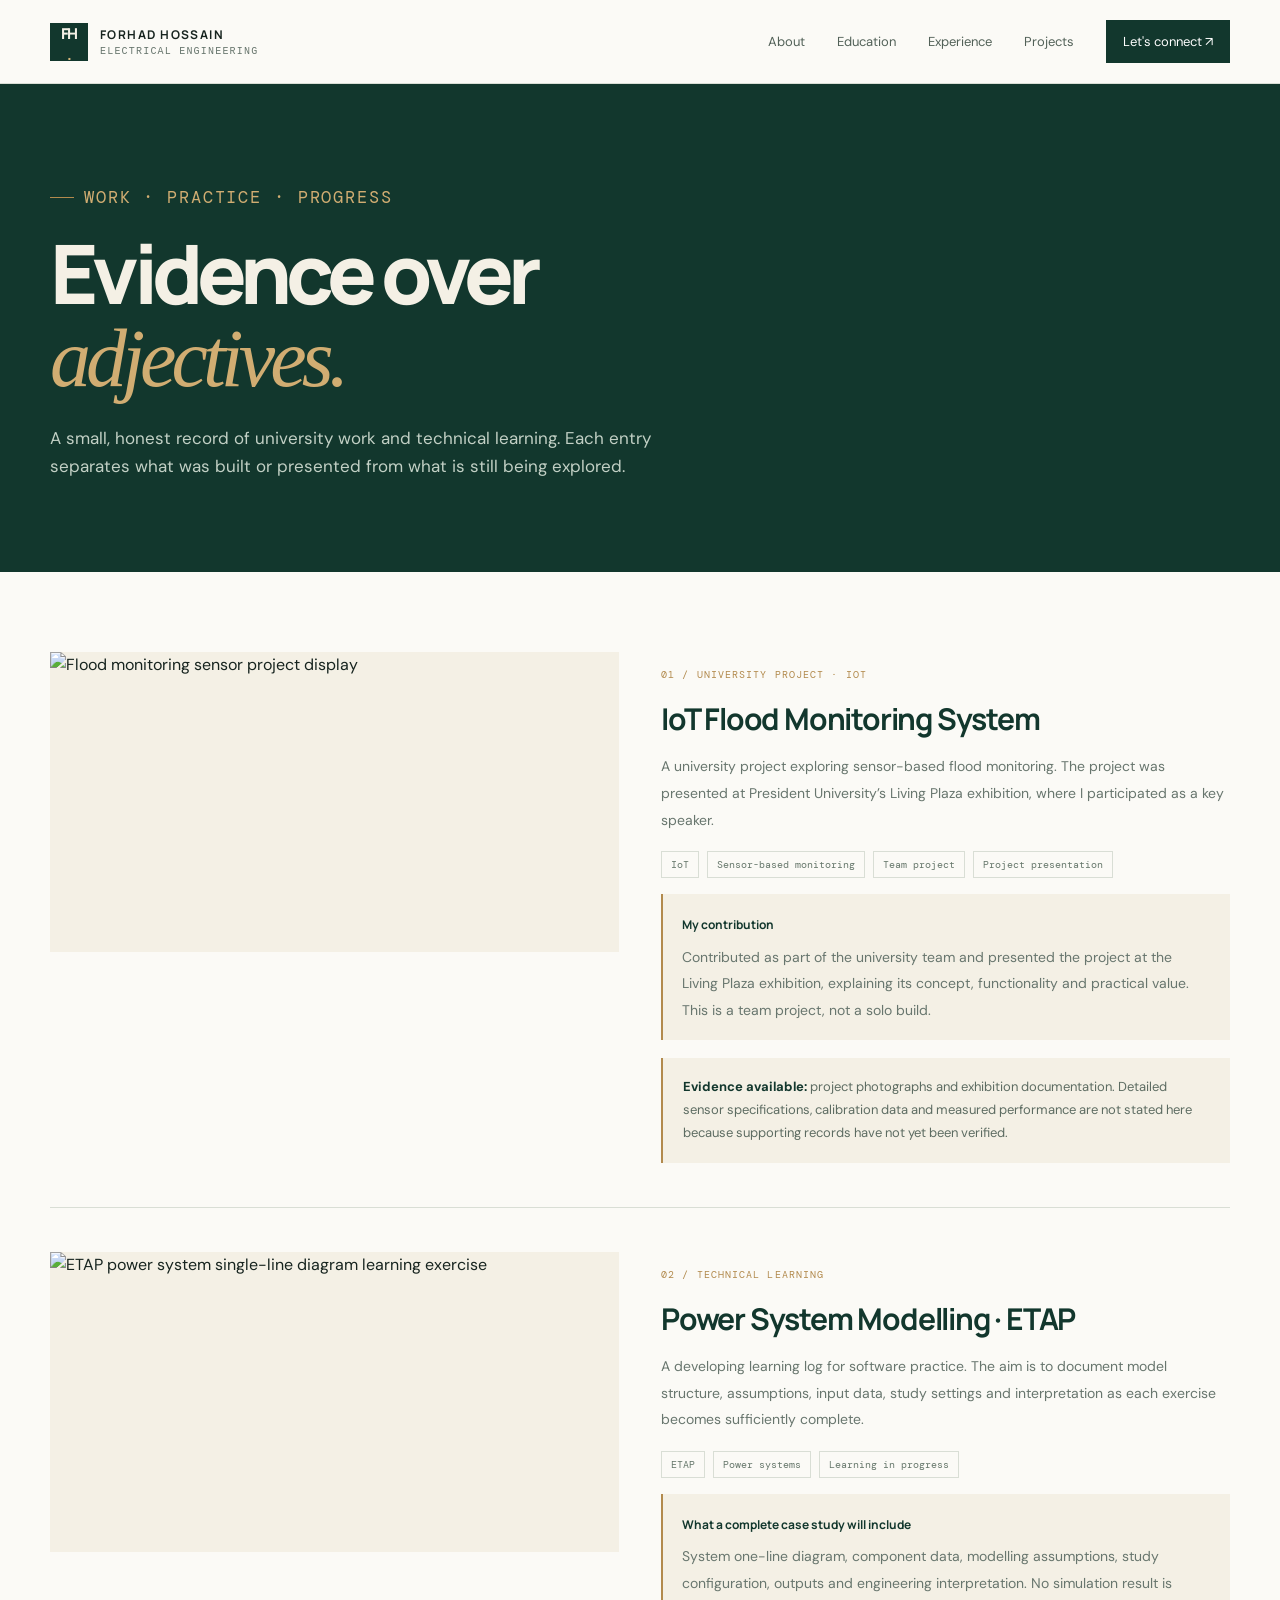
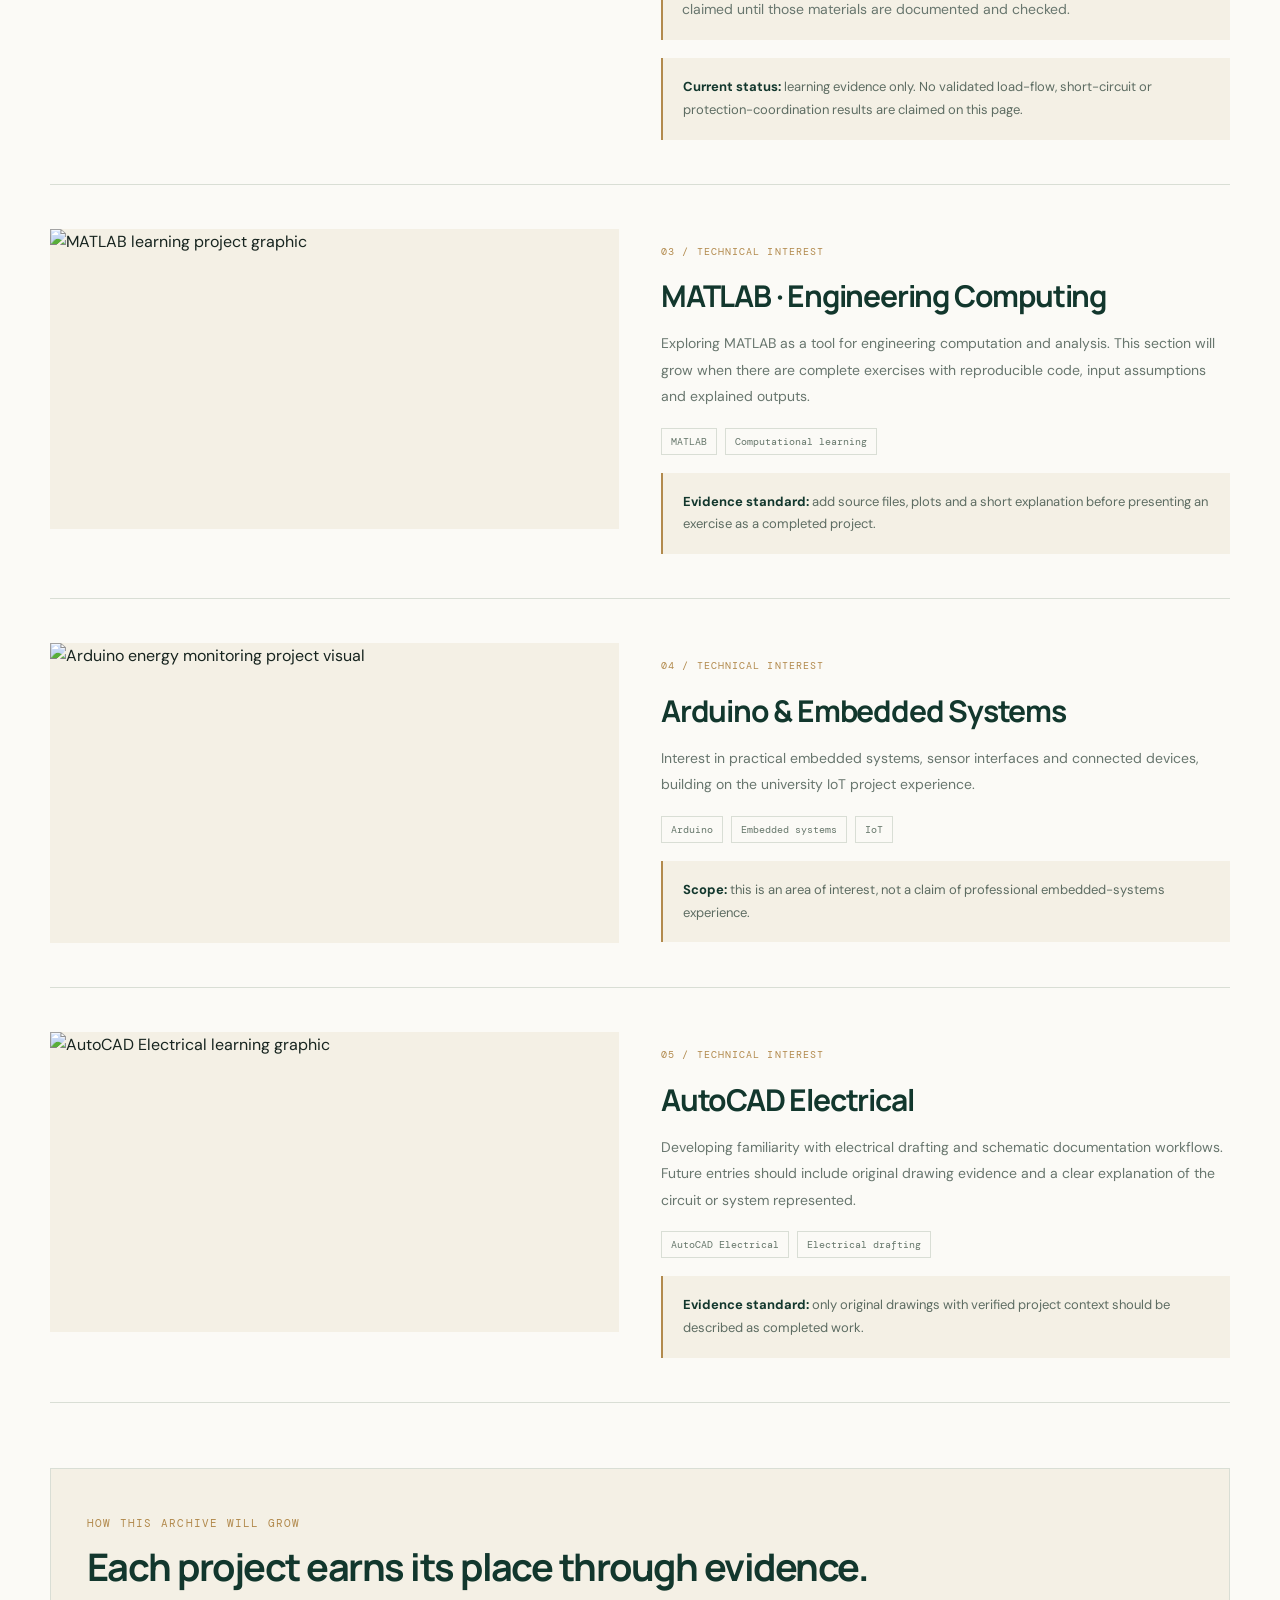
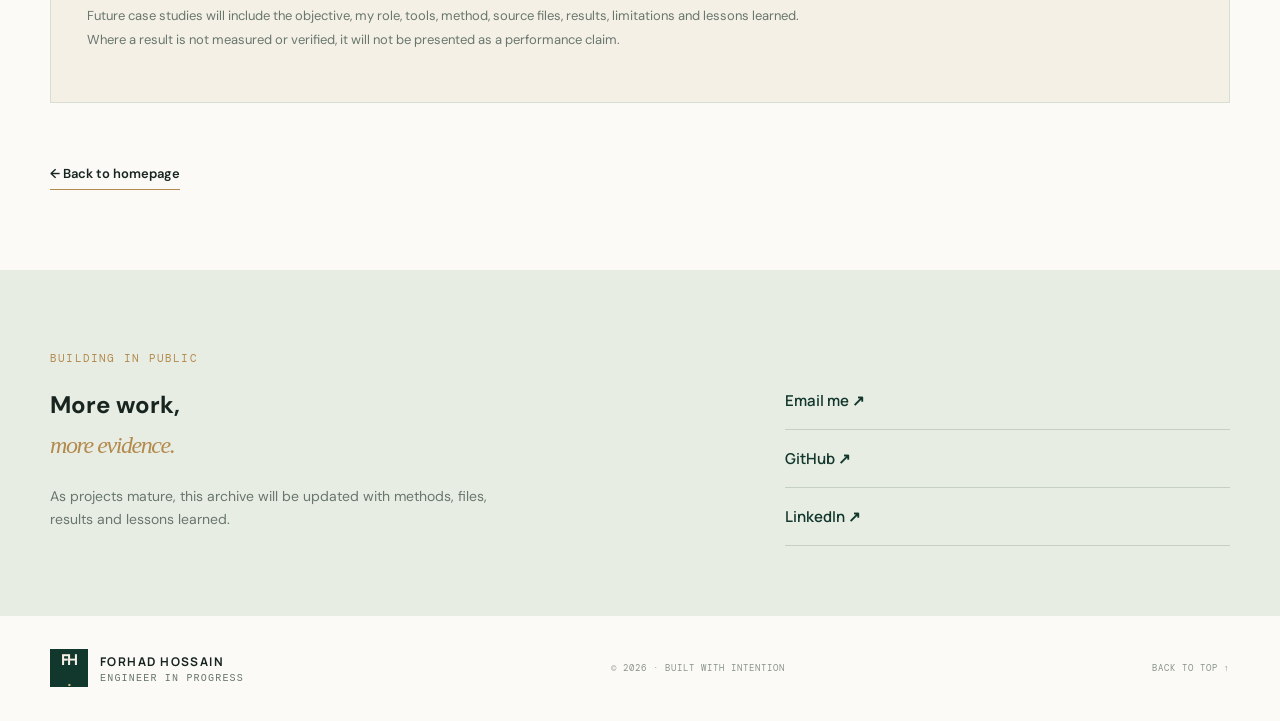
==== commit 7ea3c73a: "Complete project archive social metadata and structured data" ====
--- a/projects.html
+++ b/projects.html
@@ -1 +1 @@
-<!doctype html><html lang="en"><head><meta charset="utf-8"><meta name="viewport" content="width=device-width,initial-scale=1"><meta name="robots" content="noindex, follow"><meta name="author" content="Forhad Hossain"><meta property="og:type" content="website"><meta property="og:title" content="Projects & Technical Learning | Forhad Hossain"><meta property="og:description" content="University project evidence and technical learning notes in IoT, Power Systems, MATLAB, Arduino and AutoCAD Electrical."><meta name="twitter:card" content="summary"><meta name="theme-color" content="#12372d"><title>Projects & Technical Learning | Forhad Hossain</title><meta name="description" content="Selected university project evidence and technical learning notes by Forhad Hossain."><link rel="preconnect" href="https://fonts.googleapis.com"><link rel="preconnect" href="https://fonts.gstatic.com" crossorigin><link href="https://fonts.googleapis.com/css2?family=DM+Mono:wght@400;500&family=DM+Sans:wght@400;500;600;700&family=Manrope:wght@400;500;600;700;800&display=swap" rel="stylesheet"><link rel="stylesheet" href="css/style.css"><style>.archive-hero{background:var(--forest);color:var(--cream);padding:85px 0 75px}.archive-hero h1{font:800 clamp(48px,7vw,82px)/1 var(--display);letter-spacing:-.07em;margin:24px 0}.archive-hero h1 em{color:#d1ad72}.archive-hero p{max-width:620px;color:#c2d0c5;font-size:17px}.archive-hero .eyebrow{color:#d1ad72}.archive-body{padding-block:80px}.archive-item{display:grid;grid-template-columns:1fr 1fr;gap:42px;padding:44px 0;border-bottom:1px solid var(--line);scroll-margin-top:100px}.archive-item:first-child{padding-top:0}.archive-item img{width:100%;height:300px;object-fit:cover;background:var(--cream)}.archive-item h2{font:700 30px var(--display);letter-spacing:-.04em;color:var(--forest);margin:12px 0}.archive-item p{font-size:14px;color:var(--muted);line-height:1.9}.archive-item .facts{display:flex;flex-wrap:wrap;gap:8px;margin-top:18px}.archive-item .facts span{font:10px 'DM Mono',monospace;color:#66776b;border:1px solid var(--line);padding:6px 9px}.note{background:var(--cream);padding:18px 20px;margin-top:18px;font-size:13px;color:#5d6c62}.note strong{color:var(--forest)}.back{display:inline-block;margin-top:30px}.archive-foot{padding:70px 0;background:#e8ede4}@media(max-width:640px){.archive-hero{padding:60px 0}.archive-body{padding-block:55px}.archive-item{grid-template-columns:1fr;gap:18px;padding:32px 0}.archive-item img{height:220px}.archive-item h2{font-size:26px}}</style></head><body><a class="skip" href="#main">Skip to content</a><header class="header"><a class="brand" href="index.html"><span class="brand-mark">FH<span>.</span></span><span>FORHAD HOSSAIN<small>ELECTRICAL ENGINEERING</small></span></a><button class="menu" aria-expanded="false" aria-controls="nav" aria-label="Open navigation"><i></i><i></i></button><nav id="nav" aria-label="Primary navigation"><a href="index.html#about">About</a><a href="index.html#education">Education</a><a href="index.html#experience">Experience</a><a href="projects.html">Projects</a><a href="index.html#contact" class="nav-cta">Let's connect ↗</a></nav></header><main id="main"><section class="archive-hero"><div class="wrap"><p class="eyebrow"><span></span> WORK · PRACTICE · PROGRESS</p><h1>Evidence over<br><em>adjectives.</em></h1><p>A small, honest record of university work and technical learning. Each entry separates what was built or presented from what is still being explored.</p></div></section><section class="archive-body wrap"><article class="archive-item" id="flood"><img loading="lazy" src="https://forhadhossain.me/assets/projects/iot/flood-sensor.jpg" alt="Flood monitoring sensor project display"><div><span class="tag">01 / UNIVERSITY PROJECT · IOT</span><h2>IoT Flood Monitoring System</h2><p>A university project exploring sensor-based flood monitoring. The project was presented at President University’s Living Plaza exhibition, where I participated as a key speaker.</p><div class="facts"><span>IoT</span><span>Sensor-based monitoring</span><span>Team project</span><span>Project presentation</span></div><div class="contribution"><strong>My contribution</strong><p>Contributed as part of the university team and presented the project at the Living Plaza exhibition, explaining its concept, functionality and practical value. This is a team project, not a solo build.</p></div><div class="note"><strong>Evidence available:</strong> project photographs and exhibition documentation. Detailed sensor specifications, calibration data and measured performance are not stated here because supporting records have not yet been verified.</div></div></article><article class="archive-item" id="etap"><img src="https://forhadhossain.me/assets/projects/etap/beginner-01.jpg" alt="ETAP power system single-line diagram learning exercise"><div><span class="tag">02 / TECHNICAL LEARNING</span><h2>Power System Modelling · ETAP</h2><p>A developing learning log for software practice. The aim is to document model structure, assumptions, input data, study settings and interpretation as each exercise becomes sufficiently complete.</p><div class="facts"><span>ETAP</span><span>Power systems</span><span>Learning in progress</span></div><div class="contribution"><strong>What a complete case study will include</strong><p>System one-line diagram, component data, modelling assumptions, study configuration, outputs and engineering interpretation. No simulation result is claimed until those materials are documented and checked.</p></div><div class="note"><strong>Current status:</strong> learning evidence only. No validated load-flow, short-circuit or protection-coordination results are claimed on this page.</div></div></article><article class="archive-item" id="matlab"><img src="https://forhadhossain.me/assets/projects/matlab/project-01.jpg" alt="MATLAB learning project graphic"><div><span class="tag">03 / TECHNICAL INTEREST</span><h2>MATLAB · Engineering Computing</h2><p>Exploring MATLAB as a tool for engineering computation and analysis. This section will grow when there are complete exercises with reproducible code, input assumptions and explained outputs.</p><div class="facts"><span>MATLAB</span><span>Computational learning</span></div><div class="note"><strong>Evidence standard:</strong> add source files, plots and a short explanation before presenting an exercise as a completed project.</div></div></article><article class="archive-item" id="arduino"><img src="https://forhadhossain.me/assets/projects/arduino/project-04.jpg" alt="Arduino energy monitoring project visual"><div><span class="tag">04 / TECHNICAL INTEREST</span><h2>Arduino & Embedded Systems</h2><p>Interest in practical embedded systems, sensor interfaces and connected devices, building on the university IoT project experience.</p><div class="facts"><span>Arduino</span><span>Embedded systems</span><span>IoT</span></div><div class="note"><strong>Scope:</strong> this is an area of interest, not a claim of professional embedded-systems experience.</div></div></article><article class="archive-item" id="autocad"><img src="https://forhadhossain.me/assets/projects/autocad/beginner-01.jpg" alt="AutoCAD Electrical learning graphic"><div><span class="tag">05 / TECHNICAL INTEREST</span><h2>AutoCAD Electrical</h2><p>Developing familiarity with electrical drafting and schematic documentation workflows. Future entries should include original drawing evidence and a clear explanation of the circuit or system represented.</p><div class="facts"><span>AutoCAD Electrical</span><span>Electrical drafting</span></div><div class="note"><strong>Evidence standard:</strong> only original drawings with verified project context should be described as completed work.</div></div></article><div class="next-evidence"><p class="eyebrow">HOW THIS ARCHIVE WILL GROW</p><h2>Each project earns its place through evidence.</h2><p>Future case studies will include the objective, my role, tools, method, source files, results, limitations and lessons learned. Where a result is not measured or verified, it will not be presented as a performance claim.</p></div><a class="under-link back" href="index.html">← Back to homepage</a></section><section class="archive-foot"><div class="wrap contact-inner"><div><p class="eyebrow">BUILDING IN PUBLIC</p><h2>More work,<br><em>more evidence.</em></h2><p>As projects mature, this archive will be updated with methods, files, results and lessons learned.</p></div><div class="contact-links"><a href="mailto:info@forhadhossain.me">Email me ↗</a><a href="https://github.com/forhadhossain-ee" target="_blank" rel="noreferrer">GitHub ↗</a><a href="https://www.linkedin.com/in/forhadhossain-ee/" target="_blank" rel="noreferrer">LinkedIn ↗</a></div></div></section></main><footer class="footer wrap"><a class="brand" href="index.html"><span class="brand-mark">FH<span>.</span></span><span>FORHAD HOSSAIN<small>ENGINEER IN PROGRESS</small></span></a><span>© 2026 · BUILT WITH INTENTION</span><a href="#main">BACK TO TOP ↑</a></footer><script src="js/script.js" defer></script></body></html>+<!doctype html><html lang="en"><head><meta charset="utf-8"><meta name="viewport" content="width=device-width,initial-scale=1"><meta name="robots" content="noindex, follow"><meta name="author" content="Forhad Hossain"><meta property="og:type" content="website"><meta property="og:title" content="Projects & Technical Learning | Forhad Hossain"><meta property="og:description" content="University project evidence and technical learning notes in IoT, Power Systems, MATLAB, Arduino and AutoCAD Electrical."><meta property="og:url" content="https://forhadhossain.me/v3-preview/projects.html"><meta property="og:image" content="https://forhadhossain.me/assets/projects/iot/flood-sensor.jpg"><meta property="og:locale" content="en_US"><meta name="twitter:card" content="summary_large_image"><meta name="twitter:image" content="https://forhadhossain.me/assets/projects/iot/flood-sensor.jpg"><meta name="theme-color" content="#12372d"><title>Projects & Technical Learning | Forhad Hossain</title><meta name="description" content="Selected university project evidence and technical learning notes by Forhad Hossain."><link rel="preconnect" href="https://fonts.googleapis.com"><link rel="preconnect" href="https://fonts.gstatic.com" crossorigin><link href="https://fonts.googleapis.com/css2?family=DM+Mono:wght@400;500&family=DM+Sans:wght@400;500;600;700&family=Manrope:wght@400;500;600;700;800&display=swap" rel="stylesheet"><link rel="stylesheet" href="css/style.css"><style>.archive-hero{background:var(--forest);color:var(--cream);padding:85px 0 75px}.archive-hero h1{font:800 clamp(48px,7vw,82px)/1 var(--display);letter-spacing:-.07em;margin:24px 0}.archive-hero h1 em{color:#d1ad72}.archive-hero p{max-width:620px;color:#c2d0c5;font-size:17px}.archive-hero .eyebrow{color:#d1ad72}.archive-body{padding-block:80px}.archive-item{display:grid;grid-template-columns:1fr 1fr;gap:42px;padding:44px 0;border-bottom:1px solid var(--line);scroll-margin-top:100px}.archive-item:first-child{padding-top:0}.archive-item img{width:100%;height:300px;object-fit:cover;background:var(--cream)}.archive-item h2{font:700 30px var(--display);letter-spacing:-.04em;color:var(--forest);margin:12px 0}.archive-item p{font-size:14px;color:var(--muted);line-height:1.9}.archive-item .facts{display:flex;flex-wrap:wrap;gap:8px;margin-top:18px}.archive-item .facts span{font:10px 'DM Mono',monospace;color:#66776b;border:1px solid var(--line);padding:6px 9px}.note{background:var(--cream);padding:18px 20px;margin-top:18px;font-size:13px;color:#5d6c62}.note strong{color:var(--forest)}.back{display:inline-block;margin-top:30px}.archive-foot{padding:70px 0;background:#e8ede4}@media(max-width:640px){.archive-hero{padding:60px 0}.archive-body{padding-block:55px}.archive-item{grid-template-columns:1fr;gap:18px;padding:32px 0}.archive-item img{height:220px}.archive-item h2{font-size:26px}}</style></head><body><a class="skip" href="#main">Skip to content</a><header class="header"><a class="brand" href="index.html"><span class="brand-mark">FH<span>.</span></span><span>FORHAD HOSSAIN<small>ELECTRICAL ENGINEERING</small></span></a><button class="menu" aria-expanded="false" aria-controls="nav" aria-label="Open navigation"><i></i><i></i></button><nav id="nav" aria-label="Primary navigation"><a href="index.html#about">About</a><a href="index.html#education">Education</a><a href="index.html#experience">Experience</a><a href="projects.html">Projects</a><a href="index.html#contact" class="nav-cta">Let's connect ↗</a></nav></header><main id="main"><section class="archive-hero"><div class="wrap"><p class="eyebrow"><span></span> WORK · PRACTICE · PROGRESS</p><h1>Evidence over<br><em>adjectives.</em></h1><p>A small, honest record of university work and technical learning. Each entry separates what was built or presented from what is still being explored.</p></div></section><section class="archive-body wrap"><article class="archive-item" id="flood"><img loading="lazy" src="https://forhadhossain.me/assets/projects/iot/flood-sensor.jpg" alt="Flood monitoring sensor project display"><div><span class="tag">01 / UNIVERSITY PROJECT · IOT</span><h2>IoT Flood Monitoring System</h2><p>A university project exploring sensor-based flood monitoring. The project was presented at President University’s Living Plaza exhibition, where I participated as a key speaker.</p><div class="facts"><span>IoT</span><span>Sensor-based monitoring</span><span>Team project</span><span>Project presentation</span></div><div class="contribution"><strong>My contribution</strong><p>Contributed as part of the university team and presented the project at the Living Plaza exhibition, explaining its concept, functionality and practical value. This is a team project, not a solo build.</p></div><div class="note"><strong>Evidence available:</strong> project photographs and exhibition documentation. Detailed sensor specifications, calibration data and measured performance are not stated here because supporting records have not yet been verified.</div></div></article><article class="archive-item" id="etap"><img src="https://forhadhossain.me/assets/projects/etap/beginner-01.jpg" alt="ETAP power system single-line diagram learning exercise"><div><span class="tag">02 / TECHNICAL LEARNING</span><h2>Power System Modelling · ETAP</h2><p>A developing learning log for software practice. The aim is to document model structure, assumptions, input data, study settings and interpretation as each exercise becomes sufficiently complete.</p><div class="facts"><span>ETAP</span><span>Power systems</span><span>Learning in progress</span></div><div class="contribution"><strong>What a complete case study will include</strong><p>System one-line diagram, component data, modelling assumptions, study configuration, outputs and engineering interpretation. No simulation result is claimed until those materials are documented and checked.</p></div><div class="note"><strong>Current status:</strong> learning evidence only. No validated load-flow, short-circuit or protection-coordination results are claimed on this page.</div></div></article><article class="archive-item" id="matlab"><img src="https://forhadhossain.me/assets/projects/matlab/project-01.jpg" alt="MATLAB learning project graphic"><div><span class="tag">03 / TECHNICAL INTEREST</span><h2>MATLAB · Engineering Computing</h2><p>Exploring MATLAB as a tool for engineering computation and analysis. This section will grow when there are complete exercises with reproducible code, input assumptions and explained outputs.</p><div class="facts"><span>MATLAB</span><span>Computational learning</span></div><div class="note"><strong>Evidence standard:</strong> add source files, plots and a short explanation before presenting an exercise as a completed project.</div></div></article><article class="archive-item" id="arduino"><img src="https://forhadhossain.me/assets/projects/arduino/project-04.jpg" alt="Arduino energy monitoring project visual"><div><span class="tag">04 / TECHNICAL INTEREST</span><h2>Arduino & Embedded Systems</h2><p>Interest in practical embedded systems, sensor interfaces and connected devices, building on the university IoT project experience.</p><div class="facts"><span>Arduino</span><span>Embedded systems</span><span>IoT</span></div><div class="note"><strong>Scope:</strong> this is an area of interest, not a claim of professional embedded-systems experience.</div></div></article><article class="archive-item" id="autocad"><img src="https://forhadhossain.me/assets/projects/autocad/beginner-01.jpg" alt="AutoCAD Electrical learning graphic"><div><span class="tag">05 / TECHNICAL INTEREST</span><h2>AutoCAD Electrical</h2><p>Developing familiarity with electrical drafting and schematic documentation workflows. Future entries should include original drawing evidence and a clear explanation of the circuit or system represented.</p><div class="facts"><span>AutoCAD Electrical</span><span>Electrical drafting</span></div><div class="note"><strong>Evidence standard:</strong> only original drawings with verified project context should be described as completed work.</div></div></article><div class="next-evidence"><p class="eyebrow">HOW THIS ARCHIVE WILL GROW</p><h2>Each project earns its place through evidence.</h2><p>Future case studies will include the objective, my role, tools, method, source files, results, limitations and lessons learned. Where a result is not measured or verified, it will not be presented as a performance claim.</p></div><a class="under-link back" href="index.html">← Back to homepage</a></section><section class="archive-foot"><div class="wrap contact-inner"><div><p class="eyebrow">BUILDING IN PUBLIC</p><h2>More work,<br><em>more evidence.</em></h2><p>As projects mature, this archive will be updated with methods, files, results and lessons learned.</p></div><div class="contact-links"><a href="mailto:info@forhadhossain.me">Email me ↗</a><a href="https://github.com/forhadhossain-ee" target="_blank" rel="noreferrer">GitHub ↗</a><a href="https://www.linkedin.com/in/forhadhossain-ee/" target="_blank" rel="noreferrer">LinkedIn ↗</a></div></div></section></main><footer class="footer wrap"><a class="brand" href="index.html"><span class="brand-mark">FH<span>.</span></span><span>FORHAD HOSSAIN<small>ENGINEER IN PROGRESS</small></span></a><span>© 2026 · BUILT WITH INTENTION</span><a href="#main">BACK TO TOP ↑</a></footer><script type="application/ld+json">{"@context":"https://schema.org","@type":"CollectionPage","name":"Projects & Technical Learning | Forhad Hossain","description":"University project evidence and technical learning notes in IoT, Power Systems, MATLAB, Arduino and AutoCAD Electrical.","url":"https://forhadhossain.me/v3-preview/projects.html","author":{"@type":"Person","name":"Forhad Hossain"}}</script><script src="js/script.js" defer></script></body></html>
--- a/css/style.css
+++ b/css/style.css
@@ -30,3 +30,35 @@
 @media(max-width:900px){.hero{grid-template-columns:1.05fr .95fr}.section h2{max-width:760px}.contact-inner{align-items:start}}
 @media(max-width:640px){.header nav{border-top:1px solid var(--line)}.header nav a:not(.nav-cta)::after{display:none}.hero{padding-top:46px}.hero-visual{margin-top:2px}.signal>div{padding-inline:2px}.contact-links a{min-height:54px;align-items:center}}
 @media(prefers-reduced-motion:reduce){a,button,.portrait-frame img,.project-feature img,.archive-item img,.campus,.record-side img,.interest-grid article,.contact-links a{transition:none!important}}
+
+
+/* Portfolio refinement: stronger hierarchy, evidence panels and reading rhythm */
+:root{--gold:#b28a4d;--paper:#fbfaf6}
+.hero{min-height:690px}
+.hero h1{max-width:760px}
+.intro{max-width:620px}
+.section-body{min-width:0}
+.credential-list{display:grid;grid-template-columns:repeat(2,minmax(0,1fr));gap:0 28px;border-top:1px solid var(--line);margin-top:38px}
+.credential-list>div{display:flex;gap:16px;align-items:flex-start;padding:16px 0;border-bottom:1px solid var(--line)}
+.credential-list>div>span{font:10px "DM Mono",monospace;color:var(--gold);padding-top:4px}
+.credential-list p{margin:0;display:grid;gap:4px}
+.credential-list strong{font:600 14px var(--display);color:var(--forest)}
+.credential-list small{font:11px var(--sans);color:var(--muted)}
+.capability-grid{display:grid;grid-template-columns:repeat(2,minmax(0,1fr));border-top:1px solid var(--line);border-left:1px solid var(--line)}
+.capability-grid article{padding:25px 26px;min-height:172px;border-right:1px solid var(--line);border-bottom:1px solid var(--line);transition:background .2s ease}
+.capability-grid article:hover{background:#f2f0e8}
+.capability-grid article>span{font:9px "DM Mono",monospace;letter-spacing:.1em;color:var(--gold)}
+.capability-grid h3{font:700 21px var(--display);color:var(--forest);margin:13px 0 7px}
+.capability-grid p{font-size:13px;color:var(--muted);line-height:1.75;margin:0}
+.language-note{font-size:12px;color:var(--muted);line-height:1.8;margin-top:24px}
+.language-note strong{color:var(--forest);margin-right:8px}
+.archive-item{align-items:start}
+.archive-item>div{padding-top:8px}
+.archive-item .note{line-height:1.75;border-left:2px solid var(--gold)}
+.contribution{margin-top:16px;padding:17px 19px;background:#f4f0e5;border-left:2px solid var(--gold)}
+.contribution strong{font:700 12px var(--display);color:var(--forest)}
+.contribution p{margin:6px 0 0;font-size:12px;line-height:1.8;color:#637067}
+.next-evidence{margin:65px 0 30px;padding:36px;background:#f4f0e5;border:1px solid var(--line)}
+.next-evidence h2{font:700 clamp(26px,4vw,38px)/1.15 var(--display);letter-spacing:-.04em;color:var(--forest);margin:15px 0}
+.next-evidence>p:last-child{max-width:720px;font-size:13px;line-height:1.9;color:var(--muted)}
+@media(max-width:640px){.hero{min-height:0}.credential-list,.capability-grid{grid-template-columns:1fr}.credential-list>div{padding:13px 0}.capability-grid article{min-height:0;padding:21px}.next-evidence{padding:23px;margin-top:44px}.archive-item>div{padding-top:0}}
